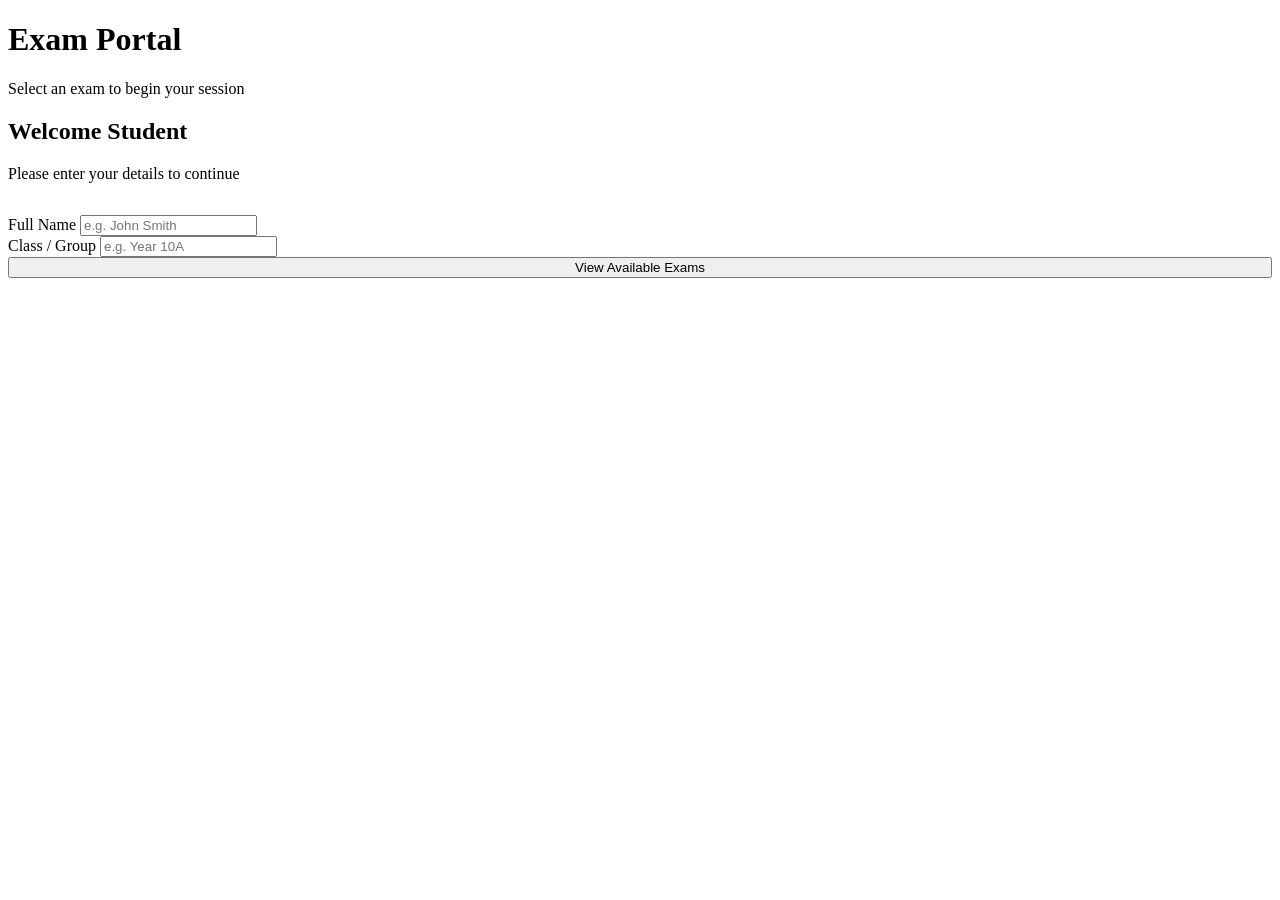
==== index.html @ f21d8beb "first commit" ====
<!DOCTYPE html>
<html lang="en">
<head>
  <meta charset="UTF-8">
  <meta name="viewport" content="width=device-width, initial-scale=1.0">
  <title>Student Portal | Cambridge Exams</title>
  <link href="https://fonts.googleapis.com/css2?family=Inter:wght@400;600;700;800&display=swap" rel="stylesheet">
  <link rel="stylesheet" href="css/style.css">
</head>
<body>
  <div class="container">
    <header>
      <h1>Exam Portal</h1>
      <p>Select an exam to begin your session</p>
    </header>

    <main id="portal-main">
      <div id="student-login" class="welcome-screen">
        <h2>Welcome Student</h2>
        <p style="color: var(--text-muted); margin-bottom: 2rem;">Please enter your details to continue</p>
        
        <form id="login-form">
          <div class="form-group" style="text-align: left;">
            <label class="form-label">Full Name</label>
            <input type="text" id="student-name" class="form-control" required placeholder="e.g. John Smith">
          </div>
          <div class="form-group" style="text-align: left;">
            <label class="form-label">Class / Group</label>
            <input type="text" id="student-class" class="form-control" required placeholder="e.g. Year 10A">
          </div>
          <button type="submit" class="btn btn-primary" style="width: 100%;">View Available Exams</button>
        </form>
      </div>

      <div id="exam-selection" style="display: none;">
        <div style="display: flex; justify-content: space-between; align-items: center; margin-bottom: 2rem;">
          <h2 id="student-greeting">Available Exams</h2>
          <button class="btn btn-outline" id="btn-logout" style="padding: 0.5rem 1rem;">Change User</button>
        </div>
        
        <div class="card-grid" id="exams-container">
          <!-- Exams will be injected here via JS -->
        </div>
      </div>
    </main>
  </div>

  <script src="js/app.js"></script>
</body>
</html>
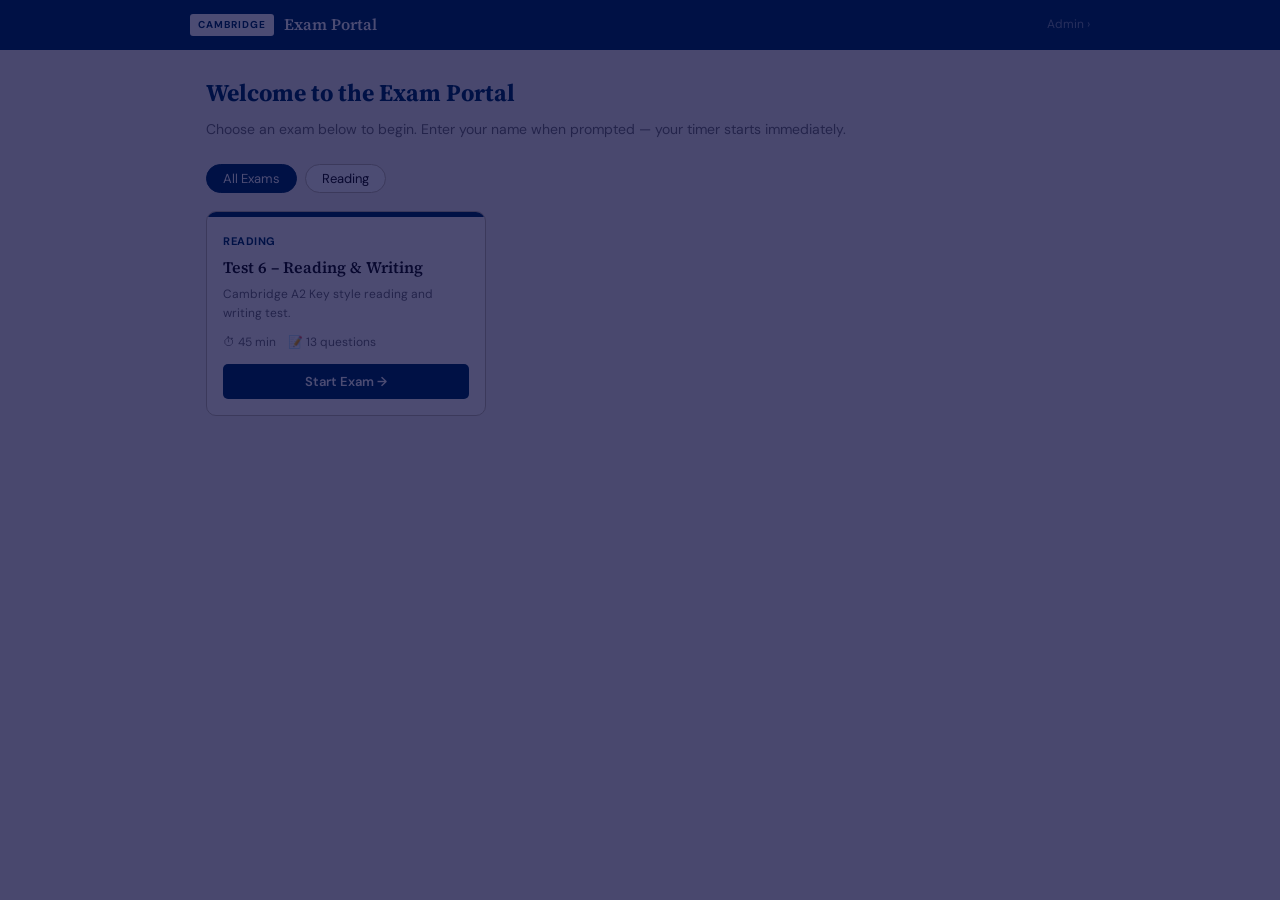
==== commit 6e954eea: "Add files via upload" ====
--- a/index.html
+++ b/index.html
@@ -1,50 +1,166 @@
 <!DOCTYPE html>
 <html lang="en">
 <head>
-  <meta charset="UTF-8">
-  <meta name="viewport" content="width=device-width, initial-scale=1.0">
-  <title>Student Portal | Cambridge Exams</title>
-  <link href="https://fonts.googleapis.com/css2?family=Inter:wght@400;600;700;800&display=swap" rel="stylesheet">
-  <link rel="stylesheet" href="css/style.css">
+<meta charset="UTF-8">
+<meta name="viewport" content="width=device-width, initial-scale=1.0">
+<title>Cambridge Exam Portal</title>
+<link rel="stylesheet" href="css/style.css">
 </head>
-<body>
-  <div class="container">
-    <header>
-      <h1>Exam Portal</h1>
-      <p>Select an exam to begin your session</p>
-    </header>
+<body class="portal-page">
 
-    <main id="portal-main">
-      <div id="student-login" class="welcome-screen">
-        <h2>Welcome Student</h2>
-        <p style="color: var(--text-muted); margin-bottom: 2rem;">Please enter your details to continue</p>
-        
-        <form id="login-form">
-          <div class="form-group" style="text-align: left;">
-            <label class="form-label">Full Name</label>
-            <input type="text" id="student-name" class="form-control" required placeholder="e.g. John Smith">
-          </div>
-          <div class="form-group" style="text-align: left;">
-            <label class="form-label">Class / Group</label>
-            <input type="text" id="student-class" class="form-control" required placeholder="e.g. Year 10A">
-          </div>
-          <button type="submit" class="btn btn-primary" style="width: 100%;">View Available Exams</button>
-        </form>
-      </div>
+<div class="portal-header">
+  <div class="portal-header-inner">
+    <div class="portal-logo">
+      <span class="logo-badge">CAMBRIDGE</span>
+      <span class="logo-title">Exam Portal</span>
+    </div>
+    <a href="admin/index.html" class="portal-admin-link">Admin ›</a>
+  </div>
+</div>
 
-      <div id="exam-selection" style="display: none;">
-        <div style="display: flex; justify-content: space-between; align-items: center; margin-bottom: 2rem;">
-          <h2 id="student-greeting">Available Exams</h2>
-          <button class="btn btn-outline" id="btn-logout" style="padding: 0.5rem 1rem;">Change User</button>
-        </div>
-        
-        <div class="card-grid" id="exams-container">
-          <!-- Exams will be injected here via JS -->
-        </div>
-      </div>
-    </main>
+<div class="portal-body">
+
+  <div class="portal-hero">
+    <h1>Welcome to the Exam Portal</h1>
+    <p>Choose an exam below to begin. Enter your name when prompted — your timer starts immediately.</p>
   </div>
 
-  <script src="js/app.js"></script>
+  <!-- Login form (shown when exam selected) -->
+  <div class="login-modal" id="loginModal" style="display:none;">
+    <div class="login-modal-card">
+      <button class="modal-close" onclick="closeLogin()">✕</button>
+      <div class="cambridge-logo">CAMBRIDGE</div>
+      <h2 id="modalExamTitle">—</h2>
+      <p class="modal-meta" id="modalExamMeta">—</p>
+      <div class="form-group">
+        <label>Your Full Name</label>
+        <input type="text" id="studentNameInput" placeholder="e.g. Sarah Ahmed" autocomplete="name">
+        <div class="field-error" id="nameErr"></div>
+      </div>
+      <div class="form-group">
+        <label>Class / Group <span class="opt-label">(optional)</span></label>
+        <input type="text" id="studentClassInput" placeholder="e.g. Grade 8A">
+      </div>
+      <button class="btn-primary" onclick="beginExam()">Begin Exam →</button>
+    </div>
+  </div>
+  <div class="modal-backdrop" id="modalBackdrop" onclick="closeLogin()"></div>
+
+  <!-- Subject filter tabs -->
+  <div class="subject-tabs" id="subjectTabs">
+    <button class="stab active" data-subject="all" onclick="filterSubject('all',this)">All Exams</button>
+  </div>
+
+  <!-- Exam cards grid -->
+  <div class="exam-grid" id="examGrid">
+    <div class="no-exams-state">
+      <div style="font-size:40px; margin-bottom:12px;">📋</div>
+      <div style="font-weight:600; margin-bottom:6px;">No exams published yet</div>
+      <div style="font-size:13px; color:var(--muted);">Ask your administrator to add exams.</div>
+    </div>
+  </div>
+
+</div>
+
+<script src="js/storage.js"></script>
+<script src="js/seed.js"></script>
+<script>
+  let allExams = [];
+  let selectedExamId = null;
+
+  function loadExams() {
+    allExams = Storage.getExams();
+    const published = allExams.filter(e => e.published);
+
+    // Build subject tabs
+    const subjects = [...new Set(published.map(e => e.subject).filter(Boolean))];
+    const tabsEl = document.getElementById('subjectTabs');
+    tabsEl.innerHTML = '<button class="stab active" data-subject="all" onclick="filterSubject(\'all\',this)">All Exams</button>';
+    subjects.forEach(s => {
+      tabsEl.innerHTML += `<button class="stab" data-subject="${s}" onclick="filterSubject('${s}',this)">${s}</button>`;
+    });
+
+    renderExams(published);
+  }
+
+  function filterSubject(subj, btn) {
+    document.querySelectorAll('.stab').forEach(b => b.classList.remove('active'));
+    btn.classList.add('active');
+    const published = allExams.filter(e => e.published);
+    renderExams(subj === 'all' ? published : published.filter(e => e.subject === subj));
+  }
+
+  function renderExams(list) {
+    const grid = document.getElementById('examGrid');
+    if (!list.length) {
+      grid.innerHTML = `<div class="no-exams-state">
+        <div style="font-size:40px;margin-bottom:12px;">📋</div>
+        <div style="font-weight:600;margin-bottom:6px;">No exams in this category</div>
+      </div>`;
+      return;
+    }
+
+    const subjectColors = {
+      'Reading': '#003865', 'Writing': '#7b3f00', 'Listening': '#1a5c3a',
+      'Speaking': '#4a1070', 'Maths': '#0a3d62', 'Science': '#0d4f3c'
+    };
+
+    grid.innerHTML = list.map(e => {
+      const color = subjectColors[e.subject] || '#003865';
+      const qCount = (e.questions || []).length;
+      const mins = e.duration || 45;
+      return `
+      <div class="exam-card" onclick="openLogin('${e.id}')">
+        <div class="exam-card-stripe" style="background:${color}"></div>
+        <div class="exam-card-body">
+          <div class="exam-card-subject" style="color:${color}">${e.subject || 'General'}</div>
+          <div class="exam-card-title">${e.title}</div>
+          <div class="exam-card-desc">${e.description || ''}</div>
+          <div class="exam-card-meta">
+            <span>⏱ ${mins} min</span>
+            <span>📝 ${qCount} questions</span>
+          </div>
+          <button class="btn-start" style="background:${color}">Start Exam →</button>
+        </div>
+      </div>`;
+    }).join('');
+  }
+
+  function openLogin(examId) {
+    selectedExamId = examId;
+    const exam = allExams.find(e => e.id === examId);
+    if (!exam) return;
+    document.getElementById('modalExamTitle').textContent = exam.title;
+    document.getElementById('modalExamMeta').textContent =
+      `${exam.subject || ''} · ${exam.duration || 45} minutes · ${(exam.questions||[]).length} questions`;
+    document.getElementById('studentNameInput').value = '';
+    document.getElementById('studentClassInput').value = '';
+    document.getElementById('nameErr').textContent = '';
+    document.getElementById('loginModal').style.display = 'flex';
+    document.getElementById('modalBackdrop').style.display = 'block';
+    setTimeout(() => document.getElementById('studentNameInput').focus(), 100);
+  }
+
+  function closeLogin() {
+    document.getElementById('loginModal').style.display = 'none';
+    document.getElementById('modalBackdrop').style.display = 'none';
+    selectedExamId = null;
+  }
+
+  function beginExam() {
+    const name = document.getElementById('studentNameInput').value.trim();
+    if (!name) {
+      document.getElementById('nameErr').textContent = 'Please enter your full name.';
+      return;
+    }
+    sessionStorage.setItem('studentName', name);
+    sessionStorage.setItem('studentClass', document.getElementById('studentClassInput').value.trim() || '—');
+    sessionStorage.setItem('examId', selectedExamId);
+    sessionStorage.setItem('examStart', new Date().toISOString());
+    window.location.href = 'take-exam.html';
+  }
+
+  loadExams();
+</script>
 </body>
 </html>
--- a/css/style.css
+++ b/css/style.css
@@ -0,0 +1,942 @@
+@import url('https://fonts.googleapis.com/css2?family=Source+Serif+4:wght@400;600;700&family=DM+Sans:wght@300;400;500;600;700&display=swap');
+
+:root {
+  --cambridge-blue: #003865;
+  --cambridge-light: #0070b8;
+  --accent: #e8a020;
+  --bg: #f5f3ee;
+  --paper: #fffef9;
+  --border: #c8c0b0;
+  --text: #1a1a1a;
+  --muted: #777;
+  --correct: #2e7d32;
+  --wrong: #c62828;
+  --radius: 6px;
+}
+
+* { box-sizing: border-box; margin: 0; padding: 0; }
+
+body {
+  font-family: 'DM Sans', sans-serif;
+  background: var(--bg);
+  color: var(--text);
+  min-height: 100vh;
+  font-size: 15px;
+  line-height: 1.6;
+}
+
+/* ── LOGIN PAGE ── */
+.login-page {
+  display: flex;
+  align-items: center;
+  justify-content: center;
+  background: var(--cambridge-blue);
+  padding: 20px;
+}
+
+.login-wrap {
+  width: 100%;
+  display: flex;
+  align-items: center;
+  justify-content: center;
+  min-height: 100vh;
+  padding: 20px 0;
+}
+
+.login-card {
+  background: var(--paper);
+  border-radius: 12px;
+  padding: 40px 36px;
+  max-width: 440px;
+  width: 100%;
+  box-shadow: 0 20px 60px rgba(0,0,0,0.35);
+}
+
+@media (max-width: 480px) {
+  .login-card { padding: 28px 20px; }
+}
+
+.cambridge-logo {
+  display: inline-block;
+  background: var(--cambridge-blue);
+  color: white;
+  font-family: 'Source Serif 4', serif;
+  font-size: 12px;
+  font-weight: 700;
+  padding: 5px 14px;
+  border-radius: 4px;
+  letter-spacing: 1px;
+  margin-bottom: 18px;
+}
+
+.login-card h1 {
+  font-family: 'Source Serif 4', serif;
+  font-size: 24px;
+  font-weight: 600;
+  color: var(--cambridge-blue);
+  margin-bottom: 4px;
+}
+
+.subtitle { color: var(--muted); font-size: 13px; margin-bottom: 24px; }
+
+.info-box {
+  background: #eef4fb;
+  border: 1px solid #b8d4ec;
+  border-radius: 8px;
+  padding: 14px 16px;
+  margin-bottom: 24px;
+  font-size: 13px;
+  display: flex;
+  flex-direction: column;
+  gap: 5px;
+}
+
+.info-box div { color: #1a3a5c; }
+.info-box strong { color: var(--text); }
+
+.form-group { margin-bottom: 16px; }
+.form-group label {
+  display: block;
+  font-size: 13px;
+  font-weight: 600;
+  margin-bottom: 6px;
+  color: var(--cambridge-blue);
+}
+
+.form-group input {
+  width: 100%;
+  border: 1.5px solid var(--border);
+  border-radius: var(--radius);
+  padding: 10px 14px;
+  font-size: 15px;
+  font-family: 'DM Sans', sans-serif;
+  background: white;
+  transition: border-color 0.2s;
+}
+
+.form-group input:focus {
+  outline: none;
+  border-color: var(--cambridge-light);
+  box-shadow: 0 0 0 3px rgba(0,112,184,0.1);
+}
+
+.field-error { color: var(--wrong); font-size: 12px; margin-top: 4px; min-height: 16px; }
+
+.btn-primary {
+  width: 100%;
+  background: var(--cambridge-blue);
+  color: white;
+  border: none;
+  border-radius: var(--radius);
+  padding: 13px;
+  font-size: 15px;
+  font-weight: 600;
+  font-family: 'DM Sans', sans-serif;
+  cursor: pointer;
+  transition: background 0.2s, transform 0.1s;
+  margin-top: 4px;
+}
+
+.btn-primary:hover { background: var(--cambridge-light); }
+.btn-primary:active { transform: scale(0.99); }
+
+/* ── EXAM HEADER ── */
+.exam-header {
+  background: var(--cambridge-blue);
+  color: white;
+  padding: 10px 16px;
+  position: sticky;
+  top: 0;
+  z-index: 100;
+  display: flex;
+  align-items: center;
+  justify-content: space-between;
+  gap: 10px;
+}
+
+.exam-header-left .test-name {
+  font-family: 'Source Serif 4', serif;
+  font-size: 14px;
+  font-weight: 600;
+}
+
+.exam-header-left .student-name { font-size: 11px; opacity: 0.75; }
+
+.timer-box {
+  background: rgba(255,255,255,0.15);
+  border: 1px solid rgba(255,255,255,0.3);
+  border-radius: 6px;
+  padding: 6px 14px;
+  font-size: 18px;
+  font-weight: 700;
+  letter-spacing: 2px;
+  font-variant-numeric: tabular-nums;
+  min-width: 86px;
+  text-align: center;
+}
+
+.timer-box.warning {
+  background: rgba(200,40,20,0.5);
+  border-color: #ff6b35;
+  animation: pulse 1s infinite;
+}
+
+@keyframes pulse { 0%,100%{opacity:1} 50%{opacity:0.65} }
+
+/* ── PART BANNER ── */
+.part-banner {
+  background: var(--cambridge-blue);
+  color: white;
+  padding: 9px 16px;
+  display: flex;
+  align-items: center;
+  gap: 10px;
+  margin-top: 14px;
+}
+
+.part-banner .tag {
+  background: white;
+  color: var(--cambridge-blue);
+  font-weight: 700;
+  font-size: 11px;
+  padding: 2px 10px;
+  border-radius: 20px;
+}
+
+.part-banner .title {
+  font-family: 'Source Serif 4', serif;
+  font-size: 15px;
+  font-weight: 600;
+}
+
+/* ── EXAM BODY ── */
+.exam-body {
+  max-width: 800px;
+  margin: 0 auto;
+  padding: 0 12px 90px;
+}
+
+/* ── SECTION HEADER ── */
+.section-header {
+  background: var(--paper);
+  border: 1px solid var(--border);
+  border-radius: 8px;
+  padding: 12px 16px;
+  margin: 14px 0 10px;
+}
+
+.section-header .q-range {
+  font-weight: 700;
+  color: var(--cambridge-blue);
+  font-size: 13px;
+  margin-bottom: 2px;
+}
+
+.section-header .instruction { color: var(--muted); font-size: 13px; }
+
+/* ── QUESTION CARD ── */
+.q-card {
+  background: var(--paper);
+  border: 1px solid var(--border);
+  border-radius: 8px;
+  margin-bottom: 10px;
+  overflow: hidden;
+}
+
+.q-card-inner {
+  display: grid;
+  grid-template-columns: 1fr 1fr;
+}
+
+@media (max-width: 560px) {
+  .q-card-inner { grid-template-columns: 1fr; }
+}
+
+.q-stimulus {
+  border-right: 1px solid var(--border);
+  padding: 16px;
+  background: #fafaf7;
+  display: flex;
+  flex-direction: column;
+  gap: 10px;
+}
+
+@media (max-width: 560px) {
+  .q-stimulus { border-right: none; border-bottom: 1px solid var(--border); }
+}
+
+.q-options { padding: 16px; }
+
+.q-number-badge {
+  background: var(--cambridge-blue);
+  color: white;
+  width: 22px; height: 22px;
+  border-radius: 50%;
+  font-size: 11px;
+  font-weight: 700;
+  display: flex; align-items: center; justify-content: center;
+  flex-shrink: 0;
+}
+
+/* Stimulus types */
+.stimulus-box {
+  border: 2px solid var(--text);
+  border-radius: 4px;
+  padding: 12px;
+  font-size: 12px;
+  line-height: 1.55;
+  background: white;
+}
+
+.from-to-row {
+  display: flex;
+  align-items: center;
+  gap: 8px;
+  margin-bottom: 5px;
+}
+
+.from-to-row label {
+  background: var(--cambridge-blue);
+  color: white;
+  padding: 1px 8px;
+  border-radius: 3px;
+  font-size: 10px;
+  font-weight: 700;
+  min-width: 36px;
+  text-align: center;
+}
+
+.from-to-row span { font-size: 12px; font-weight: 600; }
+
+.sign-title { font-size: 17px; font-weight: 900; margin-bottom: 6px; }
+
+.no-exit-border {
+  border: 3px solid black;
+  padding: 10px 14px;
+  background: white;
+  text-align: center;
+}
+
+.phone-frame {
+  border: 2.5px solid #333;
+  border-radius: 18px;
+  padding: 16px 12px 22px;
+  max-width: 170px;
+  background: #f0f0f0;
+  margin: 0 auto;
+}
+
+.phone-notch {
+  width: 40px; height: 5px;
+  background: #333;
+  border-radius: 3px;
+  margin: 0 auto 12px;
+}
+
+.phone-home {
+  width: 24px; height: 24px;
+  border: 2px solid #333;
+  border-radius: 50%;
+  margin: 12px auto 0;
+}
+
+.phone-bubble {
+  background: #dcf8c6;
+  border-radius: 10px;
+  padding: 8px 10px;
+  font-size: 11px;
+  line-height: 1.45;
+}
+
+.social-post {
+  border: 1px solid var(--border);
+  border-radius: 8px;
+  padding: 10px;
+  background: white;
+}
+
+.sp-header { display: flex; align-items: center; gap: 8px; margin-bottom: 6px; }
+
+.sp-avatar {
+  width: 28px; height: 28px;
+  border-radius: 50%;
+  background: var(--cambridge-blue);
+  color: white;
+  font-size: 12px;
+  font-weight: 700;
+  display: flex; align-items: center; justify-content: center;
+}
+
+.sp-name { font-weight: 600; font-size: 12px; }
+
+/* MCQ */
+.q-question-text {
+  font-size: 13px;
+  font-weight: 600;
+  color: var(--text);
+  margin-bottom: 10px;
+}
+
+.mcq-option {
+  display: flex;
+  align-items: flex-start;
+  gap: 9px;
+  padding: 8px 10px;
+  border: 1.5px solid var(--border);
+  border-radius: 6px;
+  margin-bottom: 6px;
+  cursor: pointer;
+  transition: all 0.15s;
+  font-size: 13px;
+  background: white;
+  user-select: none;
+}
+
+.mcq-option:hover { border-color: var(--cambridge-light); background: #f0f7ff; }
+.mcq-option.selected { border-color: var(--cambridge-blue); background: #e8f0fb; }
+.mcq-option.correct { border-color: var(--correct); background: #e8f5e9 !important; }
+.mcq-option.wrong { border-color: var(--wrong); background: #ffebee !important; }
+
+.option-letter {
+  font-weight: 700;
+  color: var(--cambridge-blue);
+  min-width: 14px;
+}
+
+/* ── READING PASSAGE ── */
+.reading-passage {
+  background: var(--paper);
+  border: 1px solid var(--border);
+  border-radius: 8px;
+  margin: 14px 0 10px;
+  overflow: hidden;
+}
+
+.passage-header {
+  background: var(--cambridge-blue);
+  color: white;
+  padding: 10px 16px;
+  font-family: 'Source Serif 4', serif;
+  font-size: 15px;
+  font-weight: 600;
+}
+
+.passage-body { padding: 16px; }
+
+.person-section { margin-bottom: 18px; }
+.person-section:last-child { margin-bottom: 0; }
+
+.person-header {
+  display: flex;
+  align-items: center;
+  gap: 10px;
+  margin-bottom: 8px;
+}
+
+.person-avatar {
+  width: 44px; height: 44px;
+  border-radius: 50%;
+  border: 2px solid var(--cambridge-blue);
+  background: #eef4fb;
+  color: var(--cambridge-blue);
+  font-size: 17px;
+  font-weight: 700;
+  display: flex; align-items: center; justify-content: center;
+  flex-shrink: 0;
+}
+
+.person-name { font-weight: 700; font-size: 14px; color: var(--cambridge-blue); }
+.person-hobby { font-size: 11px; color: var(--muted); }
+.person-text { font-size: 13px; line-height: 1.65; }
+.passage-divider { border: none; border-top: 1px dashed var(--border); margin: 16px 0; }
+
+/* ── TABLE QUESTIONS ── */
+.table-q-card {
+  background: var(--paper);
+  border: 1px solid var(--border);
+  border-radius: 8px;
+  overflow: hidden;
+  margin-bottom: 10px;
+}
+
+.table-q-header {
+  display: grid;
+  grid-template-columns: 1fr auto;
+  padding: 8px 16px;
+  background: #eef4fb;
+  border-bottom: 1px solid var(--border);
+  font-size: 11px;
+  font-weight: 700;
+  color: var(--cambridge-blue);
+  gap: 10px;
+}
+
+.table-q-header-options {
+  display: flex;
+  gap: 6px;
+  min-width: 116px;
+  justify-content: center;
+}
+
+.table-q-header-options span {
+  width: 34px;
+  text-align: center;
+}
+
+.table-q-row {
+  display: grid;
+  grid-template-columns: 1fr auto;
+  align-items: center;
+  padding: 11px 16px;
+  border-bottom: 1px solid var(--border);
+  gap: 10px;
+}
+
+.table-q-row:last-child { border-bottom: none; }
+.table-q-row:nth-child(odd) { background: #fafaf7; }
+
+.table-q-left { display: flex; align-items: flex-start; gap: 10px; }
+.table-q-text { font-size: 13px; line-height: 1.45; }
+
+.table-q-options { display: flex; gap: 6px; flex-shrink: 0; }
+
+.table-opt-btn {
+  width: 34px; height: 34px;
+  border: 1.5px solid var(--border);
+  border-radius: 6px;
+  background: white;
+  font-weight: 700;
+  font-size: 12px;
+  cursor: pointer;
+  transition: all 0.15s;
+  color: var(--muted);
+}
+
+.table-opt-btn:hover { border-color: var(--cambridge-light); color: var(--cambridge-light); }
+.table-opt-btn.selected { background: var(--cambridge-blue); border-color: var(--cambridge-blue); color: white; }
+.table-opt-btn.correct { background: var(--correct) !important; border-color: var(--correct) !important; color: white !important; }
+.table-opt-btn.wrong { background: var(--wrong) !important; border-color: var(--wrong) !important; color: white !important; }
+
+/* ── SUBMIT BAR ── */
+.submit-bar {
+  position: fixed;
+  bottom: 0; left: 0; right: 0;
+  background: white;
+  border-top: 1px solid var(--border);
+  padding: 10px 16px;
+  display: flex;
+  align-items: center;
+  justify-content: space-between;
+  gap: 12px;
+  z-index: 90;
+  box-shadow: 0 -4px 20px rgba(0,0,0,0.08);
+}
+
+.progress-wrap { flex: 1; }
+.progress-label { font-size: 11px; color: var(--muted); margin-bottom: 4px; }
+.progress-bar { height: 5px; background: #e0e0e0; border-radius: 3px; overflow: hidden; }
+.progress-fill { height: 100%; background: var(--cambridge-blue); border-radius: 3px; transition: width 0.3s; }
+
+.btn-submit {
+  background: var(--accent);
+  color: white;
+  border: none;
+  border-radius: var(--radius);
+  padding: 11px 22px;
+  font-size: 14px;
+  font-weight: 700;
+  font-family: 'DM Sans', sans-serif;
+  cursor: pointer;
+  white-space: nowrap;
+  transition: opacity 0.2s;
+}
+
+.btn-submit:hover { opacity: 0.88; }
+
+/* ── OVERLAY ── */
+.overlay {
+  display: none;
+  position: fixed; inset: 0;
+  background: rgba(0,0,56,0.88);
+  z-index: 200;
+  align-items: center;
+  justify-content: center;
+  padding: 20px;
+}
+
+.overlay.active { display: flex; }
+
+.overlay-card {
+  background: var(--paper);
+  border-radius: 12px;
+  padding: 32px 28px;
+  max-width: 360px;
+  width: 100%;
+  text-align: center;
+  box-shadow: 0 20px 60px rgba(0,0,0,0.5);
+}
+
+.overlay-icon { font-size: 52px; margin-bottom: 12px; }
+.overlay-card h3 {
+  font-family: 'Source Serif 4', serif;
+  color: var(--cambridge-blue);
+  font-size: 22px;
+  margin-bottom: 8px;
+}
+
+.overlay-card p { color: var(--muted); font-size: 13px; margin-bottom: 22px; line-height: 1.6; }
+
+/* ── RESULTS PAGE ── */
+.results-page {
+  min-height: 100vh;
+  background: var(--cambridge-blue);
+  display: flex;
+  align-items: center;
+  justify-content: center;
+  padding: 20px;
+}
+
+.results-card {
+  background: var(--paper);
+  border-radius: 12px;
+  padding: 32px 28px;
+  max-width: 480px;
+  width: 100%;
+  box-shadow: 0 20px 60px rgba(0,0,0,0.35);
+}
+
+@media (max-width: 480px) {
+  .results-card { padding: 24px 18px; }
+}
+
+.results-card h2 {
+  font-family: 'Source Serif 4', serif;
+  color: var(--cambridge-blue);
+  font-size: 22px;
+  margin-bottom: 4px;
+}
+
+.results-card .student-greeting { color: var(--muted); font-size: 13px; margin-bottom: 22px; }
+
+.score-circle {
+  width: 120px; height: 120px;
+  border-radius: 50%;
+  border: 6px solid var(--cambridge-blue);
+  display: flex;
+  flex-direction: column;
+  align-items: center;
+  justify-content: center;
+  margin: 0 auto 22px;
+  background: #eef4fb;
+}
+
+.score-number { font-size: 34px; font-weight: 700; color: var(--cambridge-blue); line-height: 1; }
+.score-total { font-size: 12px; color: var(--muted); }
+
+.score-breakdown {
+  border: 1px solid var(--border);
+  border-radius: 8px;
+  overflow: hidden;
+  margin-bottom: 18px;
+}
+
+.breakdown-row {
+  display: flex;
+  justify-content: space-between;
+  padding: 10px 14px;
+  font-size: 13px;
+  border-bottom: 1px solid var(--border);
+}
+
+.breakdown-row:last-child { border-bottom: none; }
+.breakdown-row:nth-child(even) { background: #fafaf7; }
+.breakdown-row .label { color: var(--muted); }
+.breakdown-row .val { font-weight: 600; color: var(--cambridge-blue); }
+
+.btn-retry {
+  width: 100%;
+  background: var(--cambridge-blue);
+  color: white;
+  border: none;
+  border-radius: var(--radius);
+  padding: 12px;
+  font-size: 14px;
+  font-weight: 600;
+  font-family: 'DM Sans', sans-serif;
+  cursor: pointer;
+  transition: background 0.2s;
+}
+
+.btn-retry:hover { background: var(--cambridge-light); }
+
+.submit-notice {
+  background: #e8f5e9;
+  border: 1px solid #a5d6a7;
+  border-radius: 6px;
+  padding: 10px 14px;
+  font-size: 12px;
+  color: var(--correct);
+  margin-bottom: 16px;
+  text-align: center;
+}
+
+.submit-notice.error {
+  background: #fff3e0;
+  border-color: #ffcc80;
+  color: #e65100;
+}
+
+/* ── ADMIN ── */
+.admin-page { background: #f0f2f5; min-height: 100vh; }
+
+.admin-header {
+  background: #1a1a2e;
+  color: white;
+  padding: 14px 20px;
+  display: flex;
+  align-items: center;
+  justify-content: space-between;
+  gap: 12px;
+  flex-wrap: wrap;
+}
+
+.admin-header h1 {
+  font-family: 'Source Serif 4', serif;
+  font-size: 18px;
+}
+
+.admin-nav { display: flex; gap: 8px; }
+
+.admin-tab {
+  background: rgba(255,255,255,0.1);
+  border: 1px solid rgba(255,255,255,0.2);
+  color: white;
+  padding: 6px 14px;
+  border-radius: 4px;
+  cursor: pointer;
+  font-family: 'DM Sans', sans-serif;
+  font-size: 12px;
+  font-weight: 500;
+  transition: background 0.2s;
+}
+
+.admin-tab:hover, .admin-tab.active { background: rgba(255,255,255,0.25); }
+
+.admin-body { max-width: 780px; margin: 0 auto; padding: 20px 16px 40px; }
+
+.admin-section { display: none; }
+.admin-section.active { display: block; }
+
+.admin-card {
+  background: white;
+  border: 1px solid #dde2ec;
+  border-radius: 8px;
+  overflow: hidden;
+  margin-bottom: 16px;
+}
+
+.admin-card-header {
+  background: #1a1a2e;
+  color: white;
+  padding: 10px 16px;
+  font-size: 13px;
+  font-weight: 600;
+  display: flex;
+  align-items: center;
+  justify-content: space-between;
+}
+
+.admin-answer-row {
+  display: flex;
+  align-items: center;
+  gap: 12px;
+  padding: 9px 16px;
+  border-bottom: 1px solid #f0f0f0;
+  font-size: 13px;
+}
+
+.admin-answer-row:last-child { border-bottom: none; }
+.admin-answer-row:nth-child(even) { background: #fafafa; }
+
+.admin-q-num { font-weight: 700; color: var(--cambridge-blue); min-width: 22px; }
+.admin-q-text { flex: 1; color: #555; font-size: 12px; }
+.admin-answer-badge {
+  background: var(--cambridge-blue);
+  color: white;
+  padding: 3px 12px;
+  border-radius: 20px;
+  font-weight: 700;
+  font-size: 12px;
+  min-width: 36px;
+  text-align: center;
+}
+
+.admin-note {
+  background: #fff8e1;
+  border: 1px solid #ffe082;
+  border-radius: 6px;
+  padding: 12px 14px;
+  font-size: 12px;
+  color: #7a5c00;
+  line-height: 1.6;
+  margin-top: 12px;
+}
+
+.admin-note code {
+  background: rgba(0,0,0,0.06);
+  padding: 1px 5px;
+  border-radius: 3px;
+  font-family: monospace;
+}
+
+/* Results table */
+.results-table-wrap { overflow-x: auto; }
+
+table.results-table {
+  width: 100%;
+  border-collapse: collapse;
+  font-size: 13px;
+}
+
+.results-table th {
+  background: #1a1a2e;
+  color: white;
+  padding: 9px 12px;
+  text-align: left;
+  font-size: 11px;
+  font-weight: 600;
+  letter-spacing: 0.5px;
+  white-space: nowrap;
+}
+
+.results-table td {
+  padding: 9px 12px;
+  border-bottom: 1px solid #f0f0f0;
+  vertical-align: middle;
+}
+
+.results-table tr:nth-child(even) td { background: #fafafa; }
+.results-table tr:hover td { background: #f0f7ff; }
+
+.score-pill {
+  background: var(--cambridge-blue);
+  color: white;
+  padding: 2px 10px;
+  border-radius: 20px;
+  font-size: 11px;
+  font-weight: 700;
+}
+
+.btn-clear {
+  background: #c62828;
+  color: white;
+  border: none;
+  border-radius: 4px;
+  padding: 7px 16px;
+  font-size: 12px;
+  font-weight: 600;
+  font-family: 'DM Sans', sans-serif;
+  cursor: pointer;
+}
+
+.btn-export {
+  background: #2e7d32;
+  color: white;
+  border: none;
+  border-radius: 4px;
+  padding: 7px 16px;
+  font-size: 12px;
+  font-weight: 600;
+  font-family: 'DM Sans', sans-serif;
+  cursor: pointer;
+  margin-right: 6px;
+}
+
+.empty-state {
+  text-align: center;
+  padding: 40px 20px;
+  color: var(--muted);
+  font-size: 13px;
+}
+
+.empty-state .empty-icon { font-size: 36px; margin-bottom: 10px; }
+
+/* Admin login */
+.admin-login-wrap {
+  min-height: 100vh;
+  background: #1a1a2e;
+  display: flex;
+  align-items: center;
+  justify-content: center;
+  padding: 20px;
+}
+
+.admin-login-card {
+  background: white;
+  border-radius: 10px;
+  padding: 36px 32px;
+  max-width: 360px;
+  width: 100%;
+  box-shadow: 0 20px 50px rgba(0,0,0,0.4);
+  text-align: center;
+}
+
+.admin-login-card h2 {
+  font-family: 'Source Serif 4', serif;
+  color: #1a1a2e;
+  font-size: 20px;
+  margin-bottom: 6px;
+}
+
+.admin-login-card p { color: var(--muted); font-size: 13px; margin-bottom: 22px; }
+.admin-error { color: var(--wrong); font-size: 12px; margin-top: 8px; min-height: 18px; }
+
+.sheets-badge {
+  display: inline-flex;
+  align-items: center;
+  gap: 5px;
+  background: #e8f5e9;
+  border: 1px solid #a5d6a7;
+  color: #2e7d32;
+  border-radius: 20px;
+  padding: 3px 10px;
+  font-size: 11px;
+  font-weight: 600;
+  margin-bottom: 12px;
+}
+
+/* ── PORTAL PAGE ── */
+.portal-page { background: var(--bg); min-height:100vh; }
+.portal-header { background: var(--cambridge-blue); padding: 0 20px; position: sticky; top:0; z-index:50; }
+.portal-header-inner { max-width: 900px; margin:0 auto; display:flex; align-items:center; justify-content:space-between; padding: 12px 0; }
+.portal-logo { display:flex; align-items:center; gap:10px; }
+.logo-badge { background:white; color:var(--cambridge-blue); font-size:10px; font-weight:700; letter-spacing:1px; padding:3px 8px; border-radius:3px; }
+.logo-title { color:white; font-family:'Source Serif 4',serif; font-size:16px; font-weight:600; }
+.portal-admin-link { color:rgba(255,255,255,0.5); font-size:12px; text-decoration:none; }
+.portal-admin-link:hover { color:white; }
+.portal-body { max-width:900px; margin:0 auto; padding:24px 16px 60px; }
+.portal-hero { margin-bottom:24px; }
+.portal-hero h1 { font-family:'Source Serif 4',serif; font-size:24px; color:var(--cambridge-blue); margin-bottom:6px; }
+.portal-hero p  { color:var(--muted); font-size:14px; }
+.subject-tabs { display:flex; gap:8px; flex-wrap:wrap; margin-bottom:18px; }
+.stab { background:white; border:1.5px solid var(--border); border-radius:20px; padding:5px 16px; font-size:13px; cursor:pointer; transition:all 0.15s; font-family:'DM Sans',sans-serif; color:var(--text); }
+.stab:hover { border-color:var(--cambridge-light); color:var(--cambridge-light); }
+.stab.active { background:var(--cambridge-blue); border-color:var(--cambridge-blue); color:white; }
+.exam-grid { display:grid; grid-template-columns:repeat(auto-fill,minmax(260px,1fr)); gap:14px; }
+.exam-card { background:var(--paper); border:1px solid var(--border); border-radius:10px; overflow:hidden; cursor:pointer; display:flex; flex-direction:column; transition:transform 0.15s, box-shadow 0.15s; }
+.exam-card:hover { transform:translateY(-2px); box-shadow:0 8px 24px rgba(0,0,0,0.1); }
+.exam-card-stripe { height:5px; }
+.exam-card-body { padding:16px; flex:1; display:flex; flex-direction:column; }
+.exam-card-subject { font-size:11px; font-weight:700; letter-spacing:0.5px; text-transform:uppercase; margin-bottom:4px; }
+.exam-card-title { font-family:'Source Serif 4',serif; font-size:16px; font-weight:600; color:var(--text); margin-bottom:4px; }
+.exam-card-desc { font-size:12px; color:var(--muted); flex:1; margin-bottom:10px; }
+.exam-card-meta { display:flex; gap:12px; font-size:12px; color:var(--muted); margin-bottom:12px; }
+.btn-start { width:100%; border:none; color:white; border-radius:5px; padding:9px; font-size:13px; font-weight:600; cursor:pointer; font-family:'DM Sans',sans-serif; }
+.no-exams-state { grid-column:1/-1; text-align:center; padding:50px 20px; color:var(--muted); }
+.login-modal { position:fixed; inset:0; z-index:200; display:flex; align-items:center; justify-content:center; padding:20px; }
+.login-modal-card { background:var(--paper); border-radius:12px; padding:32px 28px; max-width:400px; width:100%; z-index:201; position:relative; box-shadow:0 20px 60px rgba(0,0,0,0.3); }
+.modal-close { position:absolute; top:14px; right:14px; background:none; border:none; font-size:18px; cursor:pointer; color:var(--muted); }
+.modal-backdrop { position:fixed; inset:0; background:rgba(0,0,56,0.7); z-index:200; }
+.login-modal-card h2 { font-family:'Source Serif 4',serif; font-size:20px; color:var(--cambridge-blue); margin-bottom:4px; }
+.modal-meta { color:var(--muted); font-size:12px; margin-bottom:20px; }
+.opt-label { color:var(--muted); font-weight:400; }
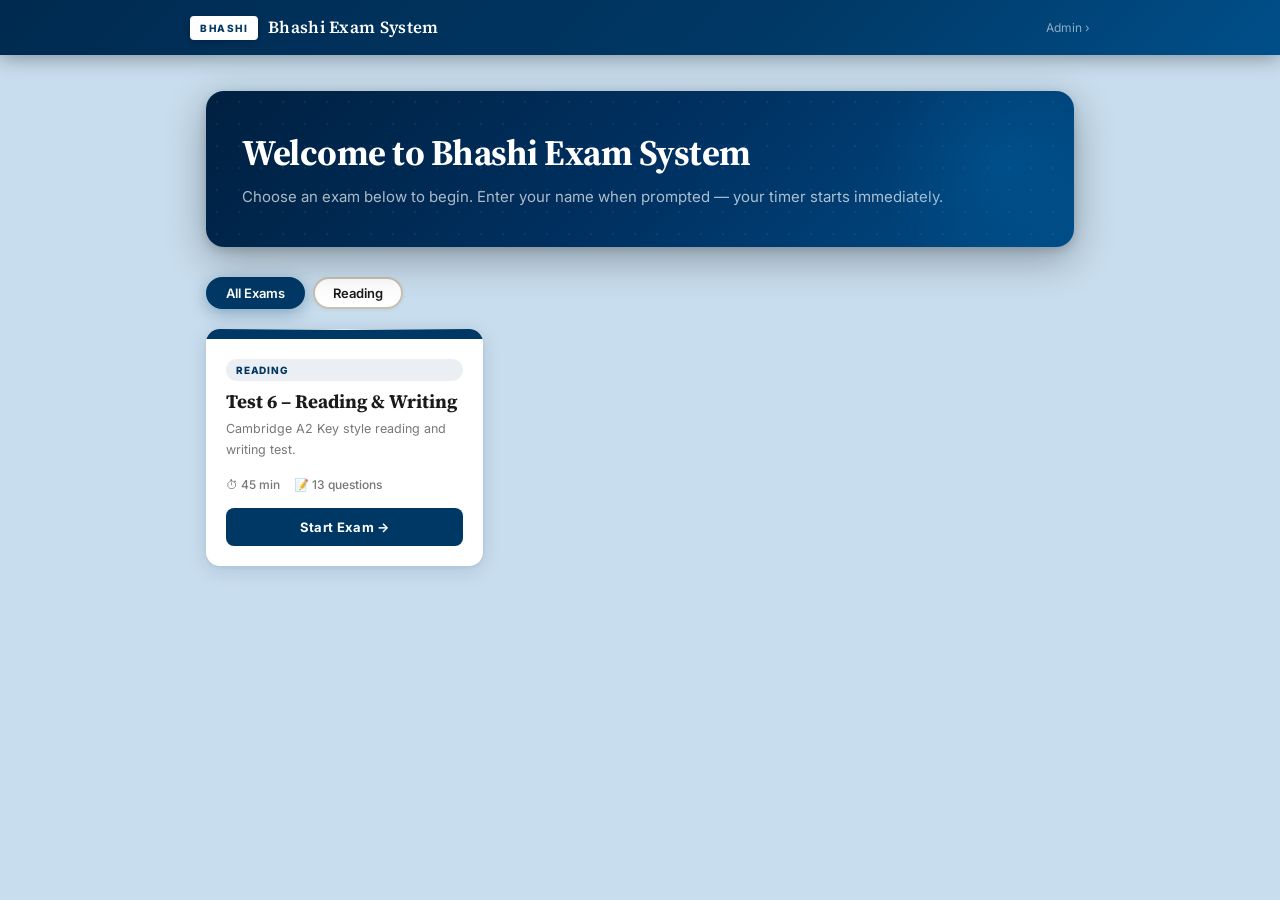
==== commit 45beaf0a: "Upgrade to Bhashi Exam System with full feature set - Rebrand: Cambridge → Bhashi throughout all pag" ====
--- a/index.html
+++ b/index.html
@@ -1,9 +1,10 @@
+<!-- FILE: index.html -->
 <!DOCTYPE html>
 <html lang="en">
 <head>
 <meta charset="UTF-8">
 <meta name="viewport" content="width=device-width, initial-scale=1.0">
-<title>Cambridge Exam Portal</title>
+<title>Bhashi Exam System</title>
 <link rel="stylesheet" href="css/style.css">
 </head>
 <body class="portal-page">
@@ -11,8 +12,8 @@
 <div class="portal-header">
   <div class="portal-header-inner">
     <div class="portal-logo">
-      <span class="logo-badge">CAMBRIDGE</span>
-      <span class="logo-title">Exam Portal</span>
+      <span class="logo-badge">BHASHI</span>
+      <span class="logo-title">Bhashi Exam System</span>
     </div>
     <a href="admin/index.html" class="portal-admin-link">Admin ›</a>
   </div>
@@ -21,7 +22,7 @@
 <div class="portal-body">
 
   <div class="portal-hero">
-    <h1>Welcome to the Exam Portal</h1>
+    <h1>Welcome to Bhashi Exam System</h1>
     <p>Choose an exam below to begin. Enter your name when prompted — your timer starts immediately.</p>
   </div>
 
@@ -29,7 +30,7 @@
   <div class="login-modal" id="loginModal" style="display:none;">
     <div class="login-modal-card">
       <button class="modal-close" onclick="closeLogin()">✕</button>
-      <div class="cambridge-logo">CAMBRIDGE</div>
+      <div class="cambridge-logo">BHASHI</div>
       <h2 id="modalExamTitle">—</h2>
       <p class="modal-meta" id="modalExamMeta">—</p>
       <div class="form-group">
@@ -44,7 +45,7 @@
       <button class="btn-primary" onclick="beginExam()">Begin Exam →</button>
     </div>
   </div>
-  <div class="modal-backdrop" id="modalBackdrop" onclick="closeLogin()"></div>
+  <div class="modal-backdrop" id="modalBackdrop" style="display:none;" onclick="closeLogin()"></div>
 
   <!-- Subject filter tabs -->
   <div class="subject-tabs" id="subjectTabs">
@@ -72,11 +73,14 @@
     allExams = Storage.getExams();
     const published = allExams.filter(e => e.published);
 
-    // Build subject tabs
-    const subjects = [...new Set(published.map(e => e.subject).filter(Boolean))];
+    // Build subject tabs — combine from exams and from Storage.getSubjects()
+    const examSubjects = published.map(e => e.subject).filter(Boolean);
+    const storedSubjects = Storage.getSubjects().map(s => s.name);
+    const combined = [...new Set([...examSubjects, ...storedSubjects])];
+
     const tabsEl = document.getElementById('subjectTabs');
     tabsEl.innerHTML = '<button class="stab active" data-subject="all" onclick="filterSubject(\'all\',this)">All Exams</button>';
-    subjects.forEach(s => {
+    combined.forEach(s => {
       tabsEl.innerHTML += `<button class="stab" data-subject="${s}" onclick="filterSubject('${s}',this)">${s}</button>`;
     });
 
--- a/css/style.css
+++ b/css/style.css
@@ -1,4 +1,4 @@
-@import url('https://fonts.googleapis.com/css2?family=Source+Serif+4:wght@400;600;700&family=DM+Sans:wght@300;400;500;600;700&display=swap');
+@import url('https://fonts.googleapis.com/css2?family=Source+Serif+4:wght@400;600;700&family=Inter:wght@300;400;500;600;700&display=swap');
 
 :root {
   --cambridge-blue: #003865;
@@ -12,17 +12,23 @@
   --correct: #2e7d32;
   --wrong: #c62828;
   --radius: 6px;
+  --gradient-main: linear-gradient(135deg, #003865 0%, #0070b8 100%);
+  --shadow-card: 0 2px 8px rgba(0,0,0,0.07);
+  --shadow-hover: 0 14px 36px rgba(0,56,101,0.16), 0 4px 12px rgba(0,0,0,0.08);
+  --ease-out: cubic-bezier(0.4, 0, 0.2, 1);
 }
 
 * { box-sizing: border-box; margin: 0; padding: 0; }
 
 body {
-  font-family: 'DM Sans', sans-serif;
+  font-family: 'Inter', -apple-system, BlinkMacSystemFont, 'Segoe UI', sans-serif;
   background: var(--bg);
   color: var(--text);
   min-height: 100vh;
   font-size: 15px;
   line-height: 1.6;
+  -webkit-font-smoothing: antialiased;
+  -moz-osx-font-smoothing: grayscale;
 }
 
 /* ── LOGIN PAGE ── */
@@ -94,50 +100,57 @@
 .info-box div { color: #1a3a5c; }
 .info-box strong { color: var(--text); }
 
-.form-group { margin-bottom: 16px; }
+.form-group { margin-bottom: 18px; }
 .form-group label {
   display: block;
   font-size: 13px;
   font-weight: 600;
-  margin-bottom: 6px;
+  margin-bottom: 7px;
   color: var(--cambridge-blue);
+  letter-spacing: 0.1px;
 }
 
 .form-group input {
   width: 100%;
-  border: 1.5px solid var(--border);
-  border-radius: var(--radius);
-  padding: 10px 14px;
+  border: 1.5px solid #ddd;
+  border-radius: 10px;
+  padding: 12px 16px;
   font-size: 15px;
-  font-family: 'DM Sans', sans-serif;
-  background: white;
-  transition: border-color 0.2s;
-}
+  font-family: 'Inter', sans-serif;
+  background: #f7f9fc;
+  color: var(--text);
+  transition: border-color 0.2s, box-shadow 0.2s, background 0.2s;
+}
+
+.form-group input::placeholder { color: #b0b8c4; }
 
 .form-group input:focus {
   outline: none;
   border-color: var(--cambridge-light);
-  box-shadow: 0 0 0 3px rgba(0,112,184,0.1);
+  background: white;
+  box-shadow: 0 0 0 4px rgba(0,112,184,0.12);
 }
 
 .field-error { color: var(--wrong); font-size: 12px; margin-top: 4px; min-height: 16px; }
 
 .btn-primary {
   width: 100%;
-  background: var(--cambridge-blue);
+  background: var(--gradient-main);
   color: white;
   border: none;
   border-radius: var(--radius);
   padding: 13px;
   font-size: 15px;
   font-weight: 600;
-  font-family: 'DM Sans', sans-serif;
+  font-family: 'Inter', sans-serif;
   cursor: pointer;
-  transition: background 0.2s, transform 0.1s;
+  transition: all 0.2s var(--ease-out);
   margin-top: 4px;
-}
-
-.btn-primary:hover { background: var(--cambridge-light); }
+  box-shadow: 0 3px 12px rgba(0,56,101,0.3);
+  letter-spacing: 0.2px;
+}
+
+.btn-primary:hover { transform: translateY(-1px); box-shadow: 0 6px 20px rgba(0,56,101,0.38); filter: brightness(1.08); }
 .btn-primary:active { transform: scale(0.99); }
 
 /* ── EXAM HEADER ── */
@@ -533,25 +546,27 @@
 }
 
 .progress-wrap { flex: 1; }
-.progress-label { font-size: 11px; color: var(--muted); margin-bottom: 4px; }
-.progress-bar { height: 5px; background: #e0e0e0; border-radius: 3px; overflow: hidden; }
-.progress-fill { height: 100%; background: var(--cambridge-blue); border-radius: 3px; transition: width 0.3s; }
+.progress-label { font-size: 11px; color: var(--muted); margin-bottom: 5px; }
+.progress-bar { height: 6px; background: #ddd; border-radius: 3px; overflow: hidden; }
+.progress-fill { height: 100%; background: linear-gradient(90deg, var(--cambridge-blue), var(--cambridge-light)); border-radius: 3px; transition: width 0.35s var(--ease-out); }
 
 .btn-submit {
-  background: var(--accent);
+  background: linear-gradient(135deg, #e8a020, #d49018);
   color: white;
   border: none;
   border-radius: var(--radius);
-  padding: 11px 22px;
+  padding: 11px 24px;
   font-size: 14px;
   font-weight: 700;
-  font-family: 'DM Sans', sans-serif;
+  font-family: 'Inter', sans-serif;
   cursor: pointer;
   white-space: nowrap;
-  transition: opacity 0.2s;
-}
-
-.btn-submit:hover { opacity: 0.88; }
+  transition: all 0.2s var(--ease-out);
+  box-shadow: 0 3px 10px rgba(232,160,32,0.35);
+  letter-spacing: 0.2px;
+}
+
+.btn-submit:hover { transform: translateY(-1px); box-shadow: 0 6px 18px rgba(232,160,32,0.45); }
 
 /* ── OVERLAY ── */
 .overlay {
@@ -618,16 +633,24 @@
 
 .results-card .student-greeting { color: var(--muted); font-size: 13px; margin-bottom: 22px; }
 
+@keyframes scaleIn {
+  from { transform: scale(0.75); opacity: 0; }
+  to   { transform: scale(1);    opacity: 1; }
+}
+
 .score-circle {
-  width: 120px; height: 120px;
+  width: 130px; height: 130px;
   border-radius: 50%;
-  border: 6px solid var(--cambridge-blue);
+  border: 6px solid transparent;
+  background: linear-gradient(var(--paper), var(--paper)) padding-box,
+              linear-gradient(135deg, var(--cambridge-blue), var(--cambridge-light)) border-box;
   display: flex;
   flex-direction: column;
   align-items: center;
   justify-content: center;
-  margin: 0 auto 22px;
-  background: #eef4fb;
+  margin: 0 auto 24px;
+  animation: scaleIn 0.4s var(--ease-out) 0.1s both;
+  box-shadow: 0 6px 24px rgba(0,56,101,0.16);
 }
 
 .score-number { font-size: 34px; font-weight: 700; color: var(--cambridge-blue); line-height: 1; }
@@ -662,7 +685,7 @@
   padding: 12px;
   font-size: 14px;
   font-weight: 600;
-  font-family: 'DM Sans', sans-serif;
+  font-family: 'Inter', sans-serif;
   cursor: pointer;
   transition: background 0.2s;
 }
@@ -714,7 +737,7 @@
   padding: 6px 14px;
   border-radius: 4px;
   cursor: pointer;
-  font-family: 'DM Sans', sans-serif;
+  font-family: 'Inter', sans-serif;
   font-size: 12px;
   font-weight: 500;
   transition: background 0.2s;
@@ -835,7 +858,7 @@
   padding: 7px 16px;
   font-size: 12px;
   font-weight: 600;
-  font-family: 'DM Sans', sans-serif;
+  font-family: 'Inter', sans-serif;
   cursor: pointer;
 }
 
@@ -847,7 +870,7 @@
   padding: 7px 16px;
   font-size: 12px;
   font-weight: 600;
-  font-family: 'DM Sans', sans-serif;
+  font-family: 'Inter', sans-serif;
   cursor: pointer;
   margin-right: 6px;
 }
@@ -906,37 +929,246 @@
 }
 
 /* ── PORTAL PAGE ── */
-.portal-page { background: var(--bg); min-height:100vh; }
-.portal-header { background: var(--cambridge-blue); padding: 0 20px; position: sticky; top:0; z-index:50; }
-.portal-header-inner { max-width: 900px; margin:0 auto; display:flex; align-items:center; justify-content:space-between; padding: 12px 0; }
+.portal-page { background: #c8dded; min-height:100vh; }
+
+.portal-header {
+  background: linear-gradient(135deg, #002a50 0%, #003865 60%, #004f8a 100%);
+  padding: 0 20px;
+  position: sticky;
+  top: 0;
+  z-index: 50;
+  box-shadow: 0 3px 20px rgba(0,0,0,0.35);
+}
+.portal-header-inner { max-width: 900px; margin:0 auto; display:flex; align-items:center; justify-content:space-between; padding: 14px 0; }
 .portal-logo { display:flex; align-items:center; gap:10px; }
-.logo-badge { background:white; color:var(--cambridge-blue); font-size:10px; font-weight:700; letter-spacing:1px; padding:3px 8px; border-radius:3px; }
-.logo-title { color:white; font-family:'Source Serif 4',serif; font-size:16px; font-weight:600; }
-.portal-admin-link { color:rgba(255,255,255,0.5); font-size:12px; text-decoration:none; }
+.logo-badge {
+  background: white;
+  color: var(--cambridge-blue);
+  font-size: 10px;
+  font-weight: 800;
+  letter-spacing: 1.5px;
+  padding: 4px 10px;
+  border-radius: 4px;
+  box-shadow: 0 2px 6px rgba(0,0,0,0.2);
+}
+.logo-title { color:white; font-family:'Source Serif 4',serif; font-size:17px; font-weight:600; letter-spacing:0.3px; }
+.portal-admin-link { color:rgba(255,255,255,0.55); font-size:12px; text-decoration:none; transition: color 0.2s; }
 .portal-admin-link:hover { color:white; }
-.portal-body { max-width:900px; margin:0 auto; padding:24px 16px 60px; }
-.portal-hero { margin-bottom:24px; }
-.portal-hero h1 { font-family:'Source Serif 4',serif; font-size:24px; color:var(--cambridge-blue); margin-bottom:6px; }
-.portal-hero p  { color:var(--muted); font-size:14px; }
-.subject-tabs { display:flex; gap:8px; flex-wrap:wrap; margin-bottom:18px; }
-.stab { background:white; border:1.5px solid var(--border); border-radius:20px; padding:5px 16px; font-size:13px; cursor:pointer; transition:all 0.15s; font-family:'DM Sans',sans-serif; color:var(--text); }
-.stab:hover { border-color:var(--cambridge-light); color:var(--cambridge-light); }
-.stab.active { background:var(--cambridge-blue); border-color:var(--cambridge-blue); color:white; }
-.exam-grid { display:grid; grid-template-columns:repeat(auto-fill,minmax(260px,1fr)); gap:14px; }
-.exam-card { background:var(--paper); border:1px solid var(--border); border-radius:10px; overflow:hidden; cursor:pointer; display:flex; flex-direction:column; transition:transform 0.15s, box-shadow 0.15s; }
-.exam-card:hover { transform:translateY(-2px); box-shadow:0 8px 24px rgba(0,0,0,0.1); }
-.exam-card-stripe { height:5px; }
-.exam-card-body { padding:16px; flex:1; display:flex; flex-direction:column; }
-.exam-card-subject { font-size:11px; font-weight:700; letter-spacing:0.5px; text-transform:uppercase; margin-bottom:4px; }
-.exam-card-title { font-family:'Source Serif 4',serif; font-size:16px; font-weight:600; color:var(--text); margin-bottom:4px; }
-.exam-card-desc { font-size:12px; color:var(--muted); flex:1; margin-bottom:10px; }
-.exam-card-meta { display:flex; gap:12px; font-size:12px; color:var(--muted); margin-bottom:12px; }
-.btn-start { width:100%; border:none; color:white; border-radius:5px; padding:9px; font-size:13px; font-weight:600; cursor:pointer; font-family:'DM Sans',sans-serif; }
+
+.portal-body { max-width:900px; margin:0 auto; padding:36px 16px 60px; }
+
+.portal-hero {
+  margin-bottom: 30px;
+  padding: 40px 36px 36px;
+  background: linear-gradient(135deg, #002040 0%, #003060 50%, #004b85 100%);
+  background-image:
+    linear-gradient(135deg, #002040 0%, #003060 50%, #004b85 100%),
+    radial-gradient(rgba(255,255,255,0.07) 1px, transparent 1px);
+  background-size: 100%, 22px 22px;
+  border-radius: 18px;
+  box-shadow: 0 12px 40px rgba(0,0,0,0.3), 0 3px 10px rgba(0,0,0,0.15);
+  position: relative;
+  overflow: hidden;
+}
+.portal-hero::before {
+  content: '';
+  position: absolute;
+  inset: 0;
+  background-image: radial-gradient(rgba(255,255,255,0.06) 1px, transparent 1px);
+  background-size: 22px 22px;
+  pointer-events: none;
+}
+.portal-hero::after {
+  content: '';
+  position: absolute;
+  top: -60px; right: -60px;
+  width: 260px; height: 260px;
+  border-radius: 50%;
+  background: radial-gradient(circle, rgba(0,112,184,0.25) 0%, transparent 70%);
+  pointer-events: none;
+}
+.portal-hero h1 {
+  font-family: 'Source Serif 4', serif;
+  font-size: 36px;
+  font-weight: 700;
+  color: white;
+  margin-bottom: 10px;
+  line-height: 1.2;
+  position: relative;
+  letter-spacing: -0.5px;
+}
+.portal-hero p { color: rgba(255,255,255,0.68); font-size: 15px; line-height: 1.75; position: relative; font-weight: 400; }
+
+.subject-tabs { display:flex; gap:8px; flex-wrap:wrap; margin-bottom:20px; }
+.stab {
+  background: white;
+  border: 2px solid var(--border);
+  border-radius: 20px;
+  padding: 6px 18px;
+  font-size: 13px;
+  font-weight: 600;
+  cursor: pointer;
+  transition: all 0.18s var(--ease-out);
+  font-family: 'Inter', sans-serif;
+  color: var(--text);
+  box-shadow: 0 1px 4px rgba(0,0,0,0.06);
+}
+.stab:hover { border-color: var(--cambridge-light); color: var(--cambridge-light); background: #f0f7ff; }
+.stab.active { background: var(--cambridge-blue); border-color: var(--cambridge-blue); color: white; box-shadow: 0 4px 16px rgba(0,56,101,0.35); }
+
+.exam-grid { display:grid; grid-template-columns:repeat(auto-fill,minmax(270px,1fr)); gap:18px; }
+@keyframes cardIn {
+  from { opacity: 0; transform: translateY(16px); }
+  to   { opacity: 1; transform: translateY(0); }
+}
+
+.exam-card {
+  background: white;
+  border: none;
+  border-radius: 14px;
+  overflow: hidden;
+  cursor: pointer;
+  display: flex;
+  flex-direction: column;
+  transition: transform 0.25s var(--ease-out), box-shadow 0.25s var(--ease-out);
+  box-shadow: 0 4px 20px rgba(0,30,60,0.13), 0 1px 4px rgba(0,0,0,0.06);
+  animation: cardIn 0.4s var(--ease-out) both;
+  position: relative;
+}
+.exam-card::before {
+  content: '';
+  position: absolute;
+  top: 0; left: 0; right: 0;
+  height: 1px;
+  background: linear-gradient(90deg, transparent 5%, rgba(255,255,255,0.9) 50%, transparent 95%);
+  z-index: 1;
+  pointer-events: none;
+}
+.exam-card:hover {
+  transform: translateY(-7px);
+  box-shadow: 0 24px 56px rgba(0,30,60,0.25), 0 8px 20px rgba(0,0,0,0.1);
+}
+.exam-card-stripe { height: 10px; }
+.exam-card-body { padding: 20px; flex:1; display:flex; flex-direction:column; }
+.exam-card-subject {
+  display: inline-block;
+  font-size: 10px;
+  font-weight: 800;
+  letter-spacing: 0.8px;
+  text-transform: uppercase;
+  margin-bottom: 8px;
+  padding: 3px 10px;
+  border-radius: 20px;
+  background: rgba(0,56,101,0.08);
+}
+.exam-card-title { font-family:'Source Serif 4',serif; font-size:19px; font-weight:700; color:var(--text); margin-bottom:6px; line-height:1.3; }
+.exam-card-desc { font-size:12.5px; color:var(--muted); flex:1; margin-bottom:14px; line-height:1.65; }
+.exam-card-meta { display:flex; gap:14px; font-size:12px; color:var(--muted); margin-bottom:14px; font-weight:500; }
+.btn-start {
+  width: 100%;
+  border: none;
+  color: white;
+  border-radius: 8px;
+  padding: 11px;
+  font-size: 13px;
+  font-weight: 700;
+  cursor: pointer;
+  font-family: 'Inter', sans-serif;
+  letter-spacing: 0.3px;
+  transition: opacity 0.18s, transform 0.15s, box-shadow 0.18s;
+}
+.btn-start:hover { opacity: 0.88; transform: translateY(-1px); box-shadow: 0 6px 16px rgba(0,0,0,0.25); }
 .no-exams-state { grid-column:1/-1; text-align:center; padding:50px 20px; color:var(--muted); }
+
+/* ── LOGIN MODAL ── */
+@keyframes slideUp {
+  from { transform: translateY(20px); opacity: 0; }
+  to   { transform: translateY(0);    opacity: 1; }
+}
 .login-modal { position:fixed; inset:0; z-index:200; display:flex; align-items:center; justify-content:center; padding:20px; }
-.login-modal-card { background:var(--paper); border-radius:12px; padding:32px 28px; max-width:400px; width:100%; z-index:201; position:relative; box-shadow:0 20px 60px rgba(0,0,0,0.3); }
-.modal-close { position:absolute; top:14px; right:14px; background:none; border:none; font-size:18px; cursor:pointer; color:var(--muted); }
-.modal-backdrop { position:fixed; inset:0; background:rgba(0,0,56,0.7); z-index:200; }
-.login-modal-card h2 { font-family:'Source Serif 4',serif; font-size:20px; color:var(--cambridge-blue); margin-bottom:4px; }
-.modal-meta { color:var(--muted); font-size:12px; margin-bottom:20px; }
-.opt-label { color:var(--muted); font-weight:400; }
+.login-modal-card {
+  background: white;
+  border-radius: 18px;
+  padding: 36px 32px 32px;
+  max-width: 420px;
+  width: 100%;
+  z-index: 201;
+  position: relative;
+  box-shadow: 0 32px 80px rgba(0,0,0,0.38), 0 8px 24px rgba(0,0,0,0.14);
+  animation: slideUp 0.3s var(--ease-out) both;
+}
+.login-modal-card::before {
+  content: '';
+  position: absolute;
+  top: 0; left: 0; right: 0;
+  height: 5px;
+  background: linear-gradient(90deg, #003865, #0070b8, #003865);
+  border-radius: 18px 18px 0 0;
+}
+.modal-close { position:absolute; top:14px; right:14px; background:none; border:none; font-size:18px; cursor:pointer; color:var(--muted); transition: color 0.15s; }
+.modal-close:hover { color: var(--text); }
+.modal-backdrop { display:none; position:fixed; inset:0; background:rgba(0,10,40,0.65); z-index:199; backdrop-filter:blur(6px); -webkit-backdrop-filter:blur(6px); }
+.login-modal-card h2 { font-family:'Source Serif 4',serif; font-size:22px; color:var(--cambridge-blue); margin-bottom:5px; }
+.modal-meta { color:var(--muted); font-size:13px; margin-bottom:24px; line-height:1.6; }
+.opt-label { color:var(--muted); font-weight:400; font-size:12px; }
+
+/* ── SHORT ANSWER INPUT ── */
+.short-answer-input { width:100%; border:1.5px solid var(--border); border-radius:8px; padding:10px 12px; font-size:13px; font-family:'Inter',sans-serif; min-height:80px; resize:vertical; background:white; transition:border-color 0.2s; margin-top:8px; }
+.short-answer-input:focus { outline:none; border-color:var(--cambridge-light); box-shadow:0 0 0 3px rgba(0,112,184,0.1); }
+
+/* ── RESULTS REVIEW TABLE ── */
+.review-table { width:100%; border-collapse:collapse; font-size:13px; margin-bottom:18px; }
+.review-table th { background:var(--cambridge-blue); color:white; padding:9px 12px; text-align:left; font-size:11px; font-weight:700; letter-spacing:0.4px; }
+.review-table td { padding:9px 12px; border-bottom:1px solid var(--border); vertical-align:top; }
+.review-row.correct td { background:#f0faf0; }
+.review-row.wrong td { background:#fff5f5; }
+.review-row.pending td { background:#f0f4ff; }
+.review-row .result-icon { font-size:15px; text-align:center; }
+.review-row .correct-answer { color:var(--correct); font-weight:600; font-size:12px; }
+.review-row .wrong-answer { color:var(--wrong); font-size:12px; }
+.review-section-title { font-family:'Source Serif 4',serif; font-size:16px; font-weight:600; color:var(--cambridge-blue); margin:20px 0 10px; }
+.results-actions { display:flex; gap:12px; flex-wrap:wrap; margin-top:18px; }
+.btn-try-again { background:var(--accent); color:white; border:none; border-radius:var(--radius); padding:12px 24px; font-size:14px; font-weight:700; font-family:'Inter',sans-serif; cursor:pointer; transition:all 0.2s; }
+.btn-try-again:hover { opacity:0.88; transform:translateY(-1px); }
+.results-card-wide { max-width:700px; }
+
+/* ── THEORY LIBRARY ── */
+.theory-card { background:white; border:1px solid #e0e6f0; border-radius:8px; padding:14px 16px; margin-bottom:10px; display:flex; align-items:flex-start; gap:12px; }
+.theory-card-body { flex:1; }
+.theory-card-title { font-weight:700; font-size:14px; color:#1a1a2e; margin-bottom:3px; }
+.theory-card-meta { font-size:12px; color:var(--muted); margin-bottom:6px; }
+.theory-card-preview { font-size:12px; color:#555; line-height:1.5; max-height:48px; overflow:hidden; }
+
+/* ── BHASHI ADMIN BADGE ── */
+.bhashi-admin-badge { background:#0d1b2a; color:white; font-size:10px; font-weight:800; letter-spacing:1.5px; padding:4px 10px; border-radius:4px; display:inline-block; margin-bottom:6px; }
+
+/* ── PDF BUTTONS ── */
+.btn-pdf { background:#e8f0fb; color:var(--cambridge-blue); border:1px solid #b8d4ec; border-radius:4px; padding:5px 10px; font-size:11px; font-weight:600; cursor:pointer; font-family:'Inter',sans-serif; white-space:nowrap; transition:all 0.15s; }
+.btn-pdf:hover { background:var(--cambridge-blue); color:white; }
+
+/* ── SUBJECT/TOPIC MANAGER ── */
+.subject-row { display:flex; align-items:center; gap:8px; padding:8px 0; border-bottom:1px solid #f0f0f0; }
+.subject-name { font-weight:700; font-size:13px; color:#1a1a2e; flex:1; }
+.topic-chips { display:flex; flex-wrap:wrap; gap:4px; margin-top:4px; }
+.topic-chip { background:#e8f0fb; color:var(--cambridge-blue); border-radius:20px; padding:2px 10px; font-size:11px; font-weight:600; display:flex; align-items:center; gap:4px; }
+.topic-chip button { background:none; border:none; cursor:pointer; color:var(--cambridge-blue); font-size:12px; padding:0; line-height:1; }
+
+/* ── BUILDER MODE TABS ── */
+.builder-mode-tabs { display:flex; gap:0; margin-bottom:16px; border:1px solid #dde2ec; border-radius:8px; overflow:hidden; }
+.bmode-btn { flex:1; background:white; border:none; border-right:1px solid #dde2ec; padding:10px; font-size:12px; font-weight:600; cursor:pointer; font-family:'Inter',sans-serif; color:#555; transition:all 0.15s; }
+.bmode-btn:last-child { border-right:none; }
+.bmode-btn.active { background:var(--cambridge-blue); color:white; }
+.bmode-btn:hover:not(.active) { background:#f0f4ff; }
+
+/* ── GENERATED QUESTION REVIEW ── */
+.gen-q-card { background:white; border:1px solid #e0e6f0; border-radius:8px; padding:14px; margin-bottom:10px; }
+.gen-q-header { display:flex; align-items:center; gap:8px; margin-bottom:10px; }
+.gen-q-type-badge { font-size:10px; font-weight:700; padding:2px 8px; border-radius:20px; }
+.gen-q-type-badge.mcq { background:#dbeafe; color:#1e40af; }
+.gen-q-type-badge.true_false { background:#dcfce7; color:#166534; }
+.gen-q-type-badge.short_answer { background:#fce7f3; color:#9d174d; }
+.gen-q-actions { margin-left:auto; display:flex; gap:4px; }
+
+/* ── EXAM LIST FILTER ── */
+.exam-filter-bar { display:flex; gap:8px; flex-wrap:wrap; align-items:center; margin-bottom:14px; }
+.exam-filter-bar input, .exam-filter-bar select { border:1.5px solid #dde2ec; border-radius:5px; padding:7px 10px; font-size:13px; font-family:'Inter',sans-serif; background:white; }
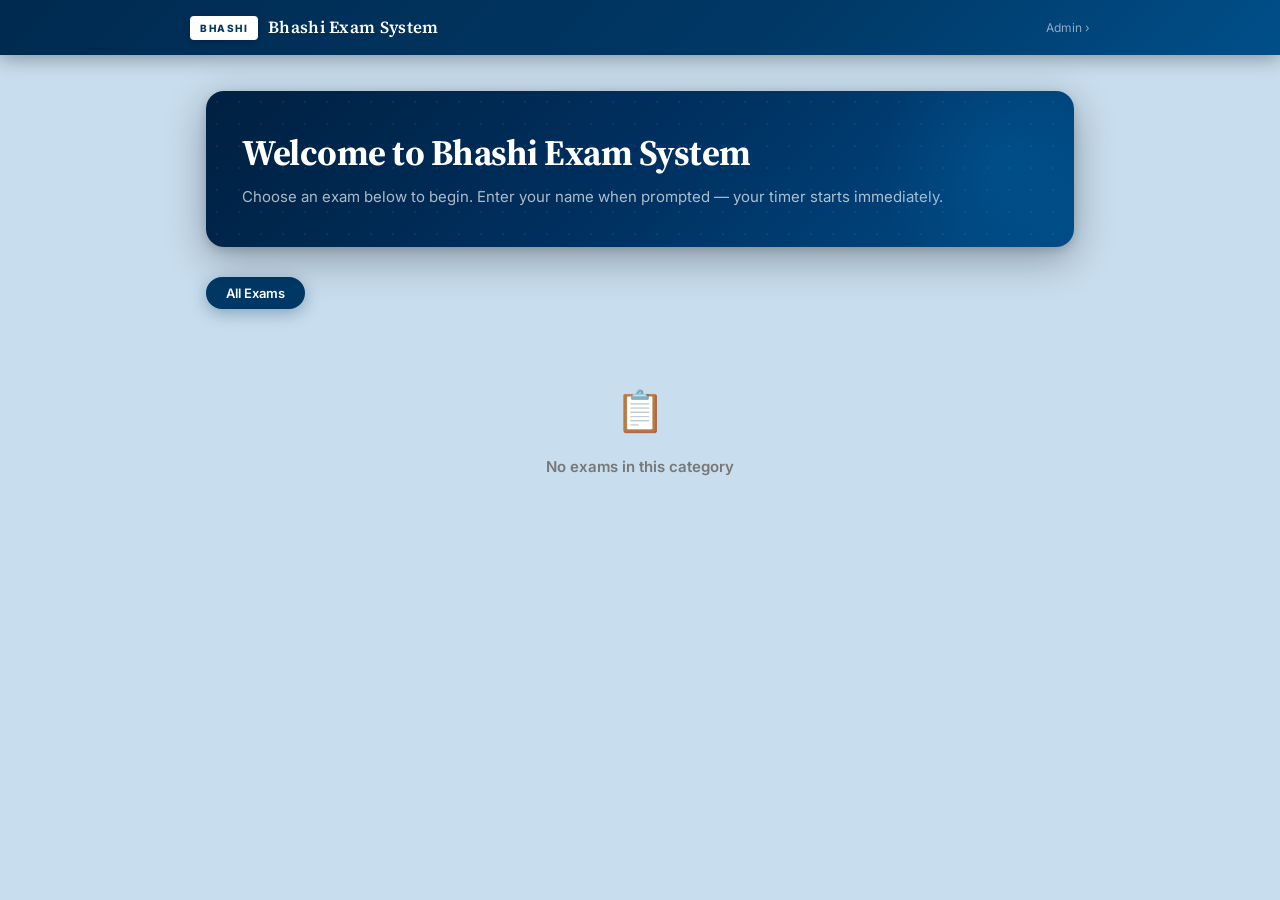
==== commit dee61d8d: "Add shared exam store: fix multi-device sync via GitHub-backed data/exams.json Problem: localStorage" ====
--- a/index.html
+++ b/index.html
@@ -64,16 +64,27 @@
 </div>
 
 <script src="js/storage.js"></script>
-<script src="js/seed.js"></script>
 <script>
   let allExams = [];
   let selectedExamId = null;
 
-  function loadExams() {
-    allExams = Storage.getExams();
+  async function loadExams() {
+    // Primary source: shared data/exams.json (same for every browser/device)
+    // Fallback: localStorage (for local testing only)
+    try {
+      const res = await fetch('data/exams.json?t=' + Date.now());
+      if (res.ok) {
+        const data = await res.json();
+        allExams = Array.isArray(data) ? data : [];
+      } else {
+        allExams = Storage.getExams();
+      }
+    } catch {
+      allExams = Storage.getExams();
+    }
+
     const published = allExams.filter(e => e.published);
 
-    // Build subject tabs — combine from exams and from Storage.getSubjects()
     const examSubjects = published.map(e => e.subject).filter(Boolean);
     const storedSubjects = Storage.getSubjects().map(s => s.name);
     const combined = [...new Set([...examSubjects, ...storedSubjects])];
@@ -157,9 +168,11 @@
       document.getElementById('nameErr').textContent = 'Please enter your full name.';
       return;
     }
+    const exam = allExams.find(e => e.id === selectedExamId);
     sessionStorage.setItem('studentName', name);
     sessionStorage.setItem('studentClass', document.getElementById('studentClassInput').value.trim() || '—');
     sessionStorage.setItem('examId', selectedExamId);
+    sessionStorage.setItem('examData', JSON.stringify(exam));
     sessionStorage.setItem('examStart', new Date().toISOString());
     window.location.href = 'take-exam.html';
   }
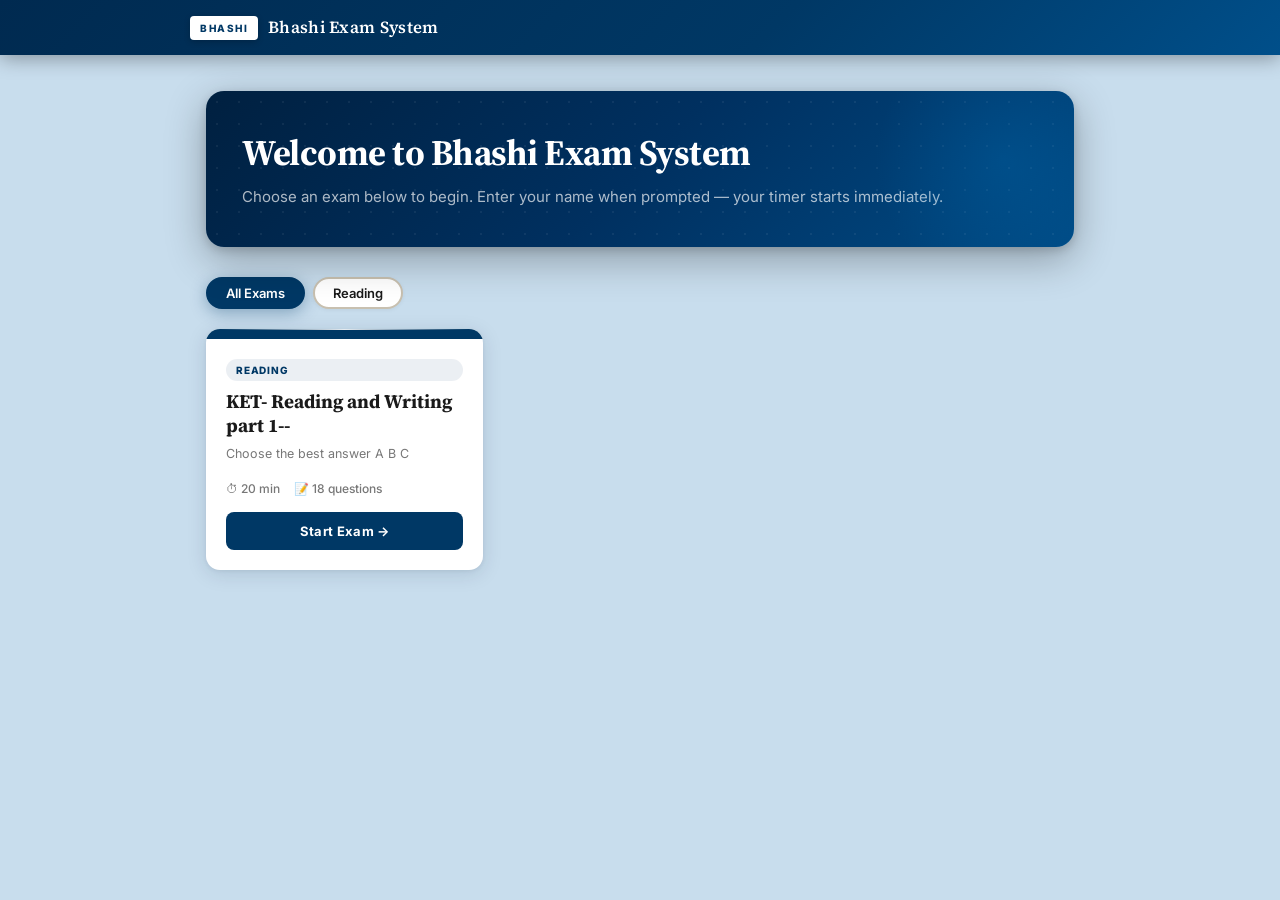
==== commit 6bf29420: "Three UX hardening changes - Student portal: remove Admin link (admins access via direct URL) - Admi" ====
--- a/index.html
+++ b/index.html
@@ -15,7 +15,6 @@
       <span class="logo-badge">BHASHI</span>
       <span class="logo-title">Bhashi Exam System</span>
     </div>
-    <a href="admin/index.html" class="portal-admin-link">Admin ›</a>
   </div>
 </div>
 
